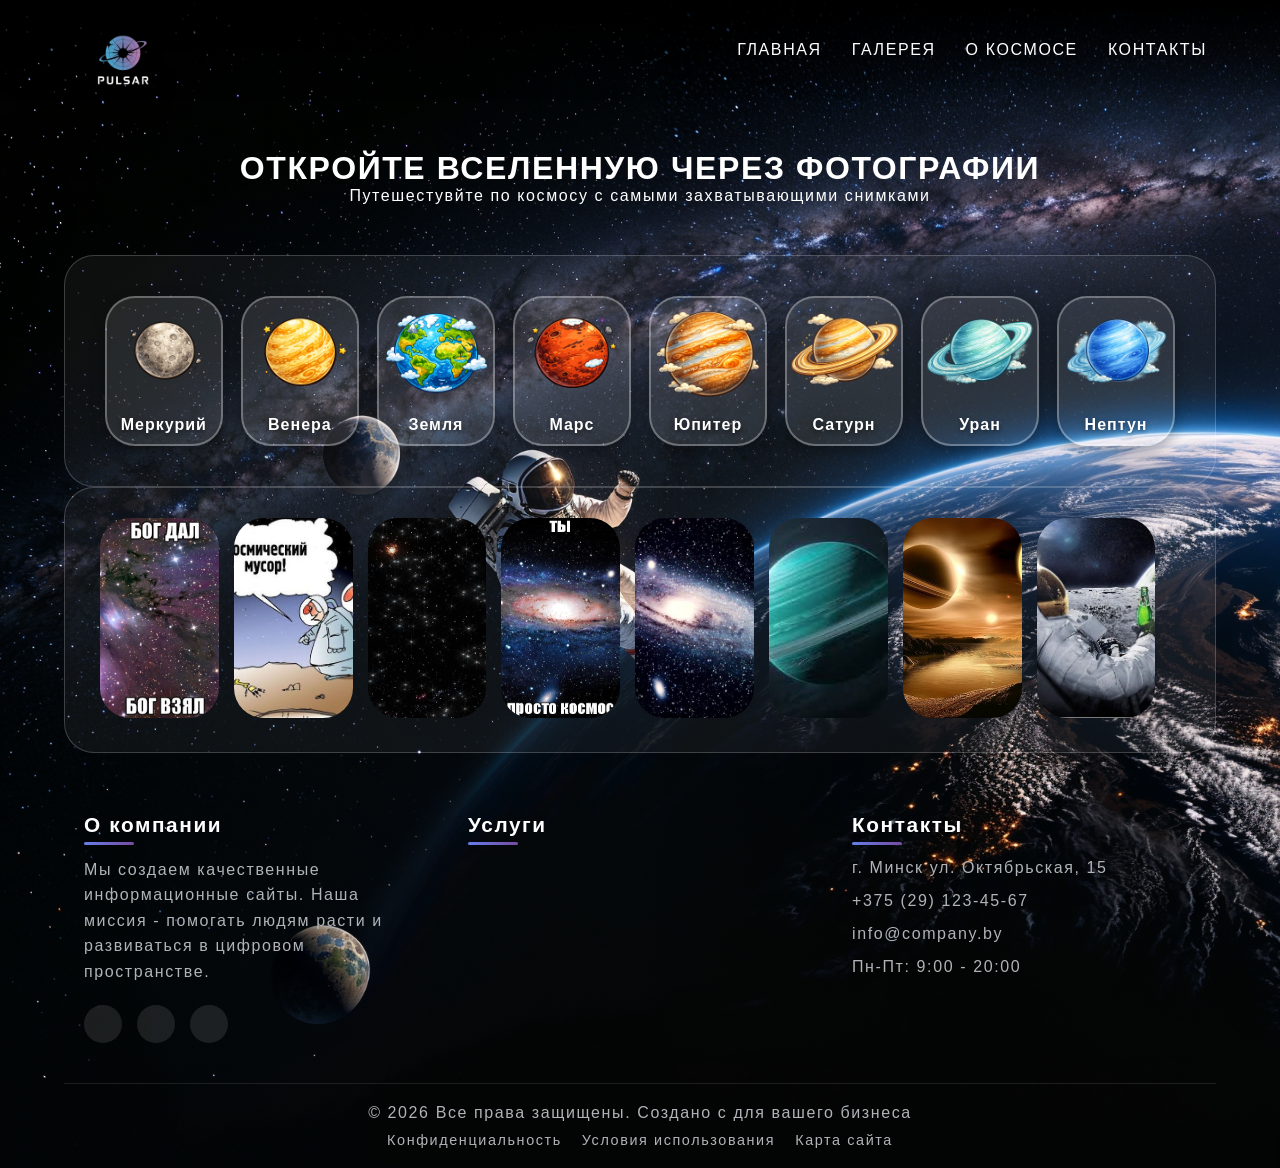
==== index.html @ 59e8e358 "Add files via upload" ====
<!doctype html>
<html lang="en">
  <head>
    <meta charset="UTF-8" />
    <meta name="viewport" content="width=device-width, initial-scale=1.0" />
    <link rel="stylesheet" href="./style.css" />
    <script src="./script.js" defer></script>
    <title>Pulsar</title>
  </head>

  <body>
    <div class="container">
    <header>
      <img src="/images/logo1.png" class="logo"/>
        <ul class="nav-bar">
          <li><a href="#" class="nav-items">ГЛАВНАЯ</a></li>
          <li><a href="#" class="nav-items">ГАЛЕРЕЯ</a></li>
          <li><a href="#" class="nav-items">О КОСМОСЕ</a></li>
          <li><a href="#" class="nav-items">КОНТАКТЫ</a></li>
        </ul>
    </header>
    <main>
      <div class="zagolovok">
        <h1 >ОТКРОЙТЕ ВСЕЛЕННУЮ ЧЕРЕЗ ФОТОГРАФИИ</h1>
        <p>Путешестувйте по космосу с самыми захватывающими снимками</p>
      </div>
      <div class="planets-container" id="planetsContainer">
       <div class="planets-row">
        <div class="planet-card"  data-planet="mercury">
          <div class="planet-img" id="planet-card">
            <img
              src="images/merkiruy.png"
              alt="merkiriy"
            />
          </div>
        <div class="planet-name">Меркурий</div>
       </div>
        <div class="planet-card" data-planet="venus">
          <div class="planet-img" id="planet-card1">
            <img
              src="images/venera.png"
              alt="venera"
            />
          </div>
          <div class="planet-name">Венера</div>
        </div>

        <div class="planet-card" data-planet="earth">
          <div class="planet-img" id="planet-card2">
            <img
              src="images/earth.png"
              alt="earth"
            />
          </div>
          <div class="planet-name">Земля</div>
        </div>

        <div class="planet-card" data-planet="mars">
          <div class="planet-img" id="planet-card3">
            <img
              src="images/mars.png"
              alt="mars"
            />
          </div>
          <div class="planet-name">Марс</div>
        </div>

        <div class="planet-card" data-planet="jupiter">
          <div class="planet-img" id="planet-card4">
            <img
              src="images/jupiter.png"
              alt="jupiter"
            />
          </div>
          <div class="planet-name">Юпитер</div>
        </div>

        <div class="planet-card" data-planet="saturn">
          <div class="planet-img" id="planet-card5">
            <img
              src="images/saturn.png"
              alt="saturns"
            />
          </div>
          <div class="planet-name">Сатурн</div>
        </div>

        <div class="planet-card" data-planet="uranus">
          <div class="planet-img" id="planet-card6">
            <img
              src="images/uranus.png"
              alt="uranus"
            />
          </div>
          <div class="planet-name">Уран</div>
        </div>

        <div class="planet-card" data-planet="neptune">
          <div class="planet-img" id="planet-card7">
            <img
              src="images/neptun.png"
              alt="neptun"
            />
          </div>
          <div class="planet-name">Нептун</div>
        </div>
      </div>
    </div>

<!-- <h1 class="zagolovok">ПОСЛЕДНИЕ ФОТОГАФИИ</h1> -->
    <div class="container-images" id="containerImages">
      <div class="images-row">
        <div class="images-card">
          <div class="front-image">
            <img
              src="images/img1.jpg"
              class="border"
            />
          </div>
        </div>

        <div class="images-card">
          <div class="front-image">
            <img
              src="images/img2.jpg"
              class="border"
            />
          </div>
        </div>

        <div class="images-card">
          <div class="front-image">
            <img
              src="images/img3.jpg"
              class="border"
            />
          </div>
        </div>

        <div class="images-card">
          <div class="front-image">
            <img
              src="images/img4.jpg"
              class="border"
            />
          </div>
        </div>

        <div class="images-card">
          <div class="front-image">
            <img
              src="images/img5.jpg"
              class="border"
            />
          </div>
        </div>

        <div class="images-card">
          <div class="front-image">
            <img
              src="images/PhotosFromUranus.jpg"
              class="border"
            />
          </div>
        </div>

        <div class="images-card">
          <div class="front-image">
            <img
              src="images/PhotosFromSaturn.jpg"
              class="border"
            />
          </div>
        </div>

        <div class="images-card">
          <div class="front-image">
            <img
              src="images/img6.png"
              class="border"
            />
          </div>
        </div>
      </div>
    </div>

    <div class="modal-overlay" id="modalOverlay">
      <div class="modal-content" id="modalContent">
        <div class="modal-header">
          <h2 id="Name">Название планеты</h2>
          <button class="close-btn" id="closeBtn">x</button>
        </div>
        <div class="modal-body">
          <div id="PlanetImg" class="planet-img"><img src="" width="90%"></div>
          <div class="planet-desc" id="PlanetDesc">
            <p id="desc">Описание планеты</p>
          </div>
        </div>
      </div>

      
    </main>
    <footer class="footer">
    <div class="footer-container">
        <div class="footer-section">
            <h3>О компании</h3>
            <p>Мы создаем качественные информационные сайты. Наша миссия - помогать людям расти и развиваться в цифровом пространстве.</p>
            <div class="social-links">
                <a href="#"><i class="facebook"></i></a>
                <a href="#"><i class="twitter"></i></a>
                <a href="#"><i class="instagram"></i></a>
            </div>
        </div>

        <div class="footer-section">
            <h3>Услуги</h3>
            <ul>
                <li><a href="#"></a></li>
                <li><a href="#"></a></li>
                <li><a href="#"></a></li>
                <li><a href="#"></a></li>
                <li><a href="#"></a></li>
            </ul>
        </div>
        
        <div class="footer-section">
            <h3>Контакты</h3>
            <ul class="contact-info">
                <li><i class="fas fa-map-marker-alt"></i> <span>г. Минск ул. Октябрьская, 15</span></li>
                <li><i class="fas fa-phone"></i> <span>+375 (29) 123-45-67</span></li>
                <li><i class="fas fa-envelope"></i> <span>info@company.by</span></li>
                <li><i class="fas fa-clock"></i> <span>Пн-Пт: 9:00 - 20:00</span></li>
            </ul>
        </div>
    </div>
    
    <div class="footer-bottom">
        <p>&copy; 2026 Все права защищены. Создано с <i class="fas fa-heart"></i> для вашего бизнеса</p>
        <div class="footer-links">
            <a href="#">Конфиденциальность</a>
            <a href="#">Условия использования</a>
            <a href="#">Карта сайта</a>
        </div>
    </div>
</footer>
     
<script src="script.js"></script>
 </body>

</html>
---- style.css ----
*{
    margin: 0px;
    padding: 0px;
    box-sizing: border-box;
    font-family:sans-serif;
    letter-spacing: 0.1rem;
}
img{
    max-width: 100%;
}
.container{
    width: 90%;
    margin: 0 auto;
}
body{
    background-image: url(./images/backgroundImg.jpg);
    background-repeat: no-repeat;
    background-size: cover;
}
.logo{
    height: 100px;
    padding-left: 5%;
}
header{
    position: fixed;
    top: 0;
    left: 0;
    background: linear-gradient(#000000, #00000000);
    height: 100px;
    display: flex;
    width: 100%;
    color: white;
    padding: 10px;
    justify-content: space-between;

}
.nav-bar{
    list-style: none;
    display: flex;
    justify-content: space-evenly;
    align-items: center;
    gap: 30px;
    padding-right: 5%;
}
.nav-bar :hover{
    color: #667eea;
}
.nav-items{
    text-decoration: none;
    color: white;
}
h1{
    color: white;
}
p{
    color: white;
}
main{
    padding-top: 150px;
}
.planets-container {
  background: rgba(255, 255, 255, 0.05);
  border: 1px solid rgba(255, 255, 255, 0.2);
  border-radius: 30px;
  padding: 30px 20px;
  cursor: grab;
}
.zagolovok{
    text-align: center;
    padding-bottom: 50px;
}
.planets-container:active {
  cursor: grabbing;
}
.planets-row {
  display: flex;
  justify-content: space-between;
  padding: 10px 20px;
}
.images-card{
    width: 11%;
    align-items: center;
}
.planet-card {
  display: inline-flex;
  flex-direction: column;
  align-items: center;
  background: rgba(255, 255, 255, 0.1);
  border: 2px solid rgba(255, 255, 255, 0.3);
  border-radius: 30px;
  width: 11%;
  cursor: pointer;
  box-shadow: 0 5px 15px rgba(0, 0, 0, 0.3);
}
.planet-card:active {
  transform: scale(0.95);
}
.planet-name {
  font-size: 16px;
  font-weight: bold;
  color: white;
  text-shadow: 0 2px 5px rgba(0, 0, 0, 0.5);
  letter-spacing: 1px;
  padding-bottom: 10px;
}


.container-images{
  background: rgba(255, 255, 255, 0.05);
  border: 1px solid rgba(255, 255, 255, 0.2);
  border-radius: 30px;
  padding: 30px 20px 30px 20px;
  cursor: grab;
}
.images-row{
  display: inline-flex;
  gap: 15px;
  padding: 0px 15px;
}
.front-image{
  display: block;
}
.border{
    border-radius: 30px;
    width: 200px;
    height: 200px;
    object-fit: cover;
}

.modal-overlay {
  position: fixed;
  display: none;
  top: 0;
  left: 0;
  width: 100%;
  height: 100%;
  background: rgba(0, 0, 0, 0.8);
  justify-content: center;
  align-items: center;
}
.modal-content {
  background-color:(#13182a);
  border-radius: 40px;
  padding: 30px;
  max-width: 400px;
  width: 90%;
  border: 2px solid #ffd966;
  box-shadow:
    0 0 30px rgba(255, 217, 102, 0.5);
  position: relative;
  animation: slideUp 0.4s ease;
  color: white;
}
.modal-header {
  display: flex;
  justify-content: space-between;
  align-items: center;
  margin-bottom: 20px;
  border-bottom: 1px solid rgba(255, 255, 255, 0.2);
  padding-bottom: 10px;
}
.modal-header h2 {
  font-size: 2rem;
  color: #ffd966;
  text-shadow: 0 0 10px rgba(255, 217, 102, 0.5);
  margin: 0;
}
.close-btn {
  background: none;
  border: none;
  color: #ffd966;
  font-size: 2rem;
  cursor: pointer;
  padding: 0 10px;
  transition: all 0.3s ease;
}
.close-btn:hover {
  transform: scale(1.2);
  color: #ffc107;
}
.modal-body {
  font-size: 1.2rem;
  line-height: 1.6;
  text-align: center;
}
.planet-desc{
  margin: 15px 0;
  color: #ddd;
}
.content {
    flex: 1;
    text-align: center;
    padding: 50px 20px;
    background: linear-gradient(135deg, #667eea 0%, #764ba2 100%);
    color: white;
}

.content h1 {
    font-size: 3rem;
    margin-bottom: 20px;
    animation: fadeInUp 0.8s ease;
}

.content p {
    font-size: 1.2rem;
    opacity: 0.9;
    animation: fadeInUp 0.8s ease 0.2s both;
}

.footer {
    color: #ffffff;
    padding-top: 60px;
    margin-top: auto;
}

.footer-container {
    max-width: 1200px;
    margin: 0 auto;
    padding: 0 20px;
    display: grid;
    grid-template-columns: repeat(auto-fit, minmax(250px, 1fr));
    gap: 40px;
    margin-bottom: 40px;
}

.footer-section h3 {
    font-size: 1.3rem;
    margin-bottom: 20px;
    position: relative;
    display: inline-block;
}

.footer-section h3::after {
    content: '';
    position: absolute;
    bottom: -8px;
    left: 0;
    width: 50px;
    height: 3px;
    background: linear-gradient(90deg, #667eea, #764ba2);
    border-radius: 2px;
}

.footer-section p {
    color: #b0b4b8;
    line-height: 1.6;
    margin-bottom: 20px;
}

.footer-section ul {
    list-style: none;
}

.footer-section ul li {
    margin-bottom: 12px;
}

.footer-section ul li a {
    color: #b0b4b8;
    text-decoration: none;
    transition: all 0.3s ease;
    display: inline-block;
}

.footer-section ul li a:hover {
    color: #667eea;
    /* transform: translateX(5px); */
}


.contact-info li {
    align-items: center;
    color: #b0b4b8;
}

.contact-info li i {
    width: 20px;
    font-size: 1.1rem;
}
.social-links {
    display: flex;
    gap: 15px;
    margin-top: 20px;
}

.social-links a {
    display: inline-flex;
    align-items: center;
    justify-content: center;
    width: 38px;
    height: 38px;
    background: rgba(255, 255, 255, 0.1);
    border-radius: 50%;
    color: #ffffff;
    text-decoration: none;
    transition: all 0.3s ease;
}

.social-links a:hover {
    background: #667eea;
    transform: translateY(-3px);
}

.footer-bottom {
    border-top: 1px solid rgba(255, 255, 255, 0.1);
    padding: 20px 0;
    text-align: center;
}

.footer-bottom p {
    color: #b0b4b8;
    margin-bottom: 10px;
}

.footer-bottom i.fa-heart {
    color: #ff4757;
    animation: heartbeat 1.5s ease infinite;
}

.footer-links {
    display: flex;
    justify-content: center;
    gap: 20px;
    flex-wrap: wrap;
}

.footer-links a {
    color: #b0b4b8;
    text-decoration: none;
    font-size: 0.9rem;
    transition: color 0.3s ease;
}

.footer-links a:hover {
    color: #667eea;
}


@media (max-width: 768px) {
    .footer-container {
        /* grid-template-columns: repeat(auto-fit, minmax(280px, 1fr)); */
        gap: 30px;
    }
    
    .footer-section {
        text-align: center;
    }
    
    .footer-section h3::after {
        left: 50%;
    }
    
    .contact-info li {
        justify-content: center;
    }
    
    .social-links {
        justify-content: center;
    }
    
    .footer-links {
        flex-direction: column;
        gap: 10px;
    }
    
    .content h1 {
        font-size: 2rem;
    }
}

@media (max-width: 480px) {
    .footer-container {
        padding: 0 15px;
    }
    
    .footer-section h3 {
        font-size: 1.1rem;
    }
    
    .footer-section p, 
    .footer-section ul li {
        font-size: 0.9rem;
    }
}
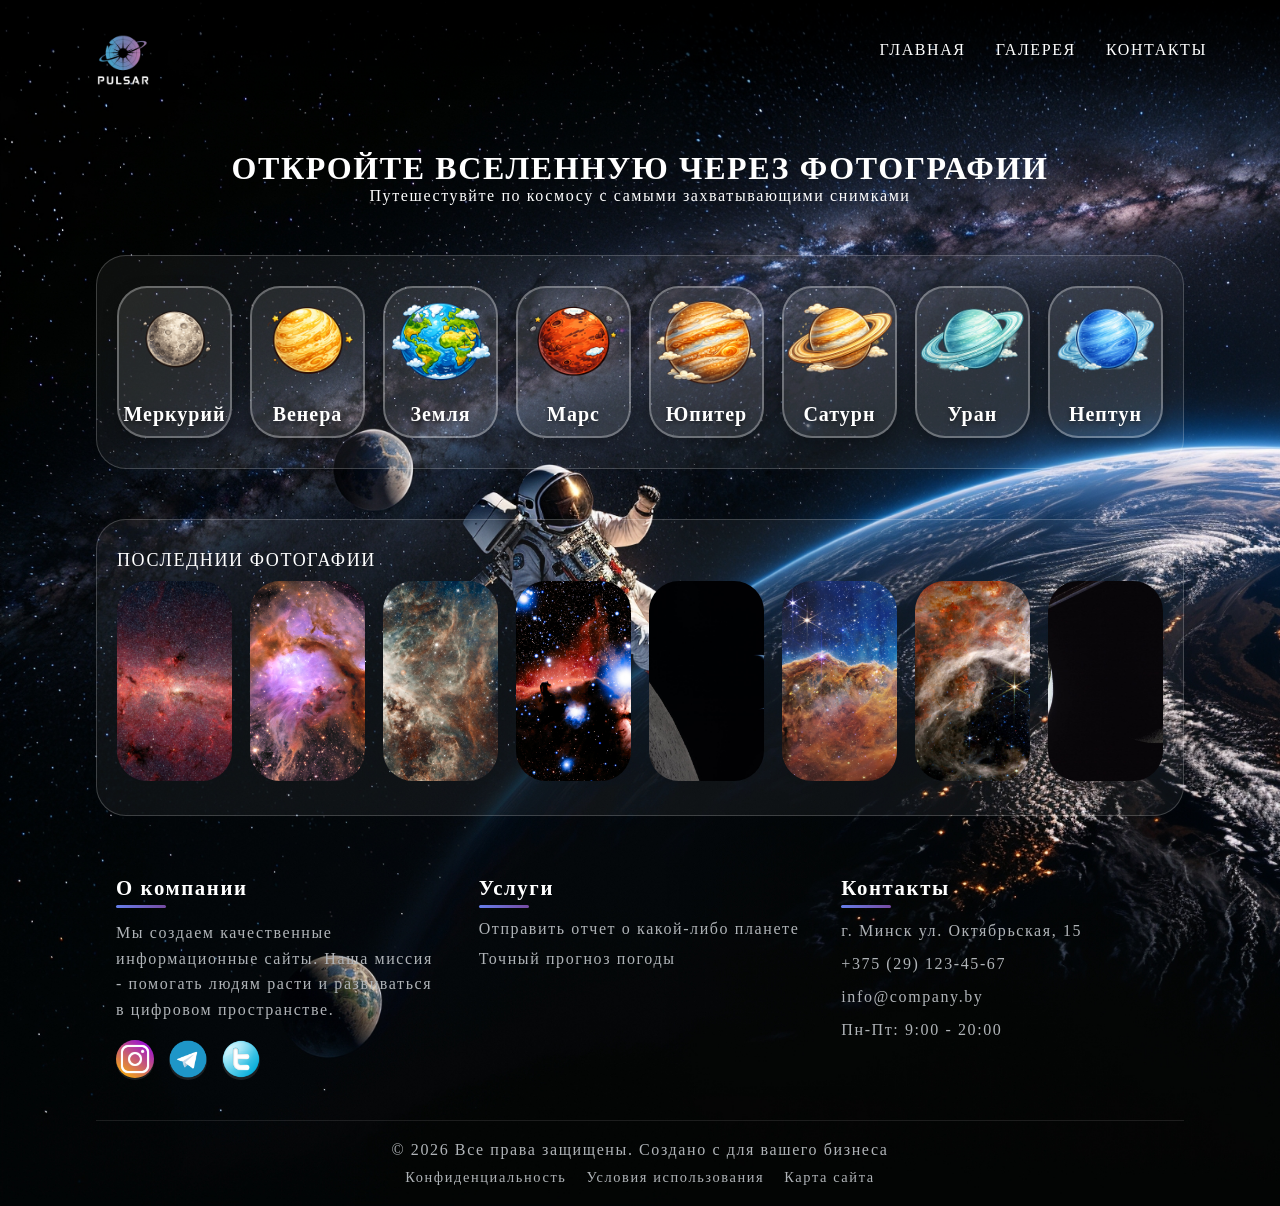
==== commit 77f24e34: "Add files via upload all new site update" ====
--- a/index.html
+++ b/index.html
@@ -1,250 +1,199 @@
 <!doctype html>
 <html lang="en">
-  <head>
-    <meta charset="UTF-8" />
-    <meta name="viewport" content="width=device-width, initial-scale=1.0" />
-    <link rel="stylesheet" href="./style.css" />
-    <script src="./script.js" defer></script>
-    <title>Pulsar</title>
-  </head>
 
-  <body>
-    <div class="container">
+<head>
+  <meta charset="UTF-8" />
+  <meta name="viewport" content="width=device-width, initial-scale=1.0" />
+  <link rel="stylesheet" href="./style.css" />
+  <script src="./script.js  " defer></script>
+  <title>Pulsar</title>
+</head>
+
+<body>
+  <div class="container">
     <header>
-      <img src="/images/logo1.png" class="logo"/>
-        <ul class="nav-bar">
-          <li><a href="#" class="nav-items">ГЛАВНАЯ</a></li>
-          <li><a href="#" class="nav-items">ГАЛЕРЕЯ</a></li>
-          <li><a href="#" class="nav-items">О КОСМОСЕ</a></li>
-          <li><a href="#" class="nav-items">КОНТАКТЫ</a></li>
-        </ul>
+      <img src="./images/logo1.png" class="logo" />
+      <ul class="nav-bar">
+        <li><a href="./index.html" class="nav-items">ГЛАВНАЯ</a></li>
+        <li><a href="./gallery/nasa-gallery.html" class="nav-items">ГАЛЕРЕЯ</a></li>
+        <li><a href="#contacts" class="nav-items">КОНТАКТЫ</a></li>
+      </ul>
     </header>
     <main>
       <div class="zagolovok">
-        <h1 >ОТКРОЙТЕ ВСЕЛЕННУЮ ЧЕРЕЗ ФОТОГРАФИИ</h1>
+        <h1>ОТКРОЙТЕ ВСЕЛЕННУЮ ЧЕРЕЗ ФОТОГРАФИИ</h1>
         <p>Путешестувйте по космосу с самыми захватывающими снимками</p>
       </div>
       <div class="planets-container" id="planetsContainer">
-       <div class="planets-row">
-        <div class="planet-card"  data-planet="mercury">
-          <div class="planet-img" id="planet-card">
-            <img
-              src="images/merkiruy.png"
-              alt="merkiriy"
-            />
+        <div class="planets-row">
+          <div class="planet-card" data-planet="mercury">
+            <div class="planet-img" id="planet-card">
+              <img src="images/merkiruy.png" alt="merkiriy" />
+            </div>
+            <div class="planet-name">Меркурий</div>
           </div>
-        <div class="planet-name">Меркурий</div>
-       </div>
-        <div class="planet-card" data-planet="venus">
-          <div class="planet-img" id="planet-card1">
-            <img
-              src="images/venera.png"
-              alt="venera"
-            />
+          <div class="planet-card" data-planet="venus">
+            <div class="planet-img" id="planet-card1">
+              <img src="images/venera.png" alt="venera" />
+            </div>
+            <div class="planet-name">Венера</div>
           </div>
-          <div class="planet-name">Венера</div>
-        </div>
 
-        <div class="planet-card" data-planet="earth">
-          <div class="planet-img" id="planet-card2">
-            <img
-              src="images/earth.png"
-              alt="earth"
-            />
+          <div class="planet-card" data-planet="earth">
+            <div class="planet-img" id="planet-card2">
+              <img src="images/earth.png" alt="earth" />
+            </div>
+            <div class="planet-name">Земля</div>
           </div>
-          <div class="planet-name">Земля</div>
-        </div>
 
-        <div class="planet-card" data-planet="mars">
-          <div class="planet-img" id="planet-card3">
-            <img
-              src="images/mars.png"
-              alt="mars"
-            />
+          <div class="planet-card" data-planet="mars">
+            <div class="planet-img" id="planet-card3">
+              <img src="images/mars.png" alt="mars" />
+            </div>
+            <div class="planet-name">Марс</div>
           </div>
-          <div class="planet-name">Марс</div>
-        </div>
 
-        <div class="planet-card" data-planet="jupiter">
-          <div class="planet-img" id="planet-card4">
-            <img
-              src="images/jupiter.png"
-              alt="jupiter"
-            />
+          <div class="planet-card" data-planet="jupiter">
+            <div class="planet-img" id="planet-card4">
+              <img src="images/jupiter.png" alt="jupiter" />
+            </div>
+            <div class="planet-name">Юпитер</div>
           </div>
-          <div class="planet-name">Юпитер</div>
-        </div>
 
-        <div class="planet-card" data-planet="saturn">
-          <div class="planet-img" id="planet-card5">
-            <img
-              src="images/saturn.png"
-              alt="saturns"
-            />
+          <div class="planet-card" data-planet="saturn">
+            <div class="planet-img" id="planet-card5">
+              <img src="images/saturn.png" alt="saturns" />
+            </div>
+            <div class="planet-name">Сатурн</div>
           </div>
-          <div class="planet-name">Сатурн</div>
-        </div>
 
-        <div class="planet-card" data-planet="uranus">
-          <div class="planet-img" id="planet-card6">
-            <img
-              src="images/uranus.png"
-              alt="uranus"
-            />
+          <div class="planet-card" data-planet="uranus">
+            <div class="planet-img" id="planet-card6">
+              <img src="images/uranus.png" alt="uranus" />
+            </div>
+            <div class="planet-name">Уран</div>
           </div>
-          <div class="planet-name">Уран</div>
-        </div>
 
-        <div class="planet-card" data-planet="neptune">
-          <div class="planet-img" id="planet-card7">
-            <img
-              src="images/neptun.png"
-              alt="neptun"
-            />
-          </div>
-          <div class="planet-name">Нептун</div>
-        </div>
-      </div>
-    </div>
-
-<!-- <h1 class="zagolovok">ПОСЛЕДНИЕ ФОТОГАФИИ</h1> -->
-    <div class="container-images" id="containerImages">
-      <div class="images-row">
-        <div class="images-card">
-          <div class="front-image">
-            <img
-              src="images/img1.jpg"
-              class="border"
-            />
-          </div>
-        </div>
-
-        <div class="images-card">
-          <div class="front-image">
-            <img
-              src="images/img2.jpg"
-              class="border"
-            />
-          </div>
-        </div>
-
-        <div class="images-card">
-          <div class="front-image">
-            <img
-              src="images/img3.jpg"
-              class="border"
-            />
-          </div>
-        </div>
-
-        <div class="images-card">
-          <div class="front-image">
-            <img
-              src="images/img4.jpg"
-              class="border"
-            />
-          </div>
-        </div>
-
-        <div class="images-card">
-          <div class="front-image">
-            <img
-              src="images/img5.jpg"
-              class="border"
-            />
-          </div>
-        </div>
-
-        <div class="images-card">
-          <div class="front-image">
-            <img
-              src="images/PhotosFromUranus.jpg"
-              class="border"
-            />
-          </div>
-        </div>
-
-        <div class="images-card">
-          <div class="front-image">
-            <img
-              src="images/PhotosFromSaturn.jpg"
-              class="border"
-            />
-          </div>
-        </div>
-
-        <div class="images-card">
-          <div class="front-image">
-            <img
-              src="images/img6.png"
-              class="border"
-            />
+          <div class="planet-card" data-planet="neptune">
+            <div class="planet-img" id="planet-card7">
+              <img src="images/neptun.png" alt="neptun" />
+            </div>
+            <div class="planet-name">Нептун</div>
           </div>
         </div>
       </div>
-    </div>
+      <div class="container-images" id="containerImages">
+        <p class="last1"><a href="./gallery/nasa-gallery.html" class="last">ПОСЛЕДНИИ ФОТОГАФИИ</a></p>
+        <div class="images-row">
+          <div class="images-card">
+            <div class="front-image">
+              <img src="./images/1.jpg" class="border" />
+            </div>
+          </div>
 
-    <div class="modal-overlay" id="modalOverlay">
-      <div class="modal-content" id="modalContent">
-        <div class="modal-header">
-          <h2 id="Name">Название планеты</h2>
-          <button class="close-btn" id="closeBtn">x</button>
-        </div>
-        <div class="modal-body">
-          <div id="PlanetImg" class="planet-img"><img src="" width="90%"></div>
-          <div class="planet-desc" id="PlanetDesc">
-            <p id="desc">Описание планеты</p>
+          <div class="images-card">
+            <div class="front-image">
+              <img src="./images/2.jpg" class="border" />
+            </div>
+          </div>
+
+          <div class="images-card">
+            <div class="front-image">
+              <img src="./images/3.jpg" class="border" />
+            </div>
+          </div>
+
+          <div class="images-card">
+            <div class="front-image">
+              <img src="./images/4.jpg" class="border" />
+            </div>
+          </div>
+
+          <div class="images-card">
+            <div class="front-image">
+              <img src="./images/5.jpg" class="border" />
+            </div>
+          </div>
+
+          <div class="images-card">
+            <div class="front-image">
+              <img src="./images/6.jpg" class="border" />
+            </div>
+          </div>
+
+          <div class="images-card">
+            <div class="front-image">
+              <img src="./images/7.jpg" class="border" />
+            </div>
+          </div>
+
+          <div class="images-card">
+            <div class="front-image">
+              <img src="./images/8.jpg" class="border" />
+            </div>
           </div>
         </div>
       </div>
 
-      
+      <div class="modal-overlay" id="modalOverlay">
+        <div class="modal-content" id="modalContent">
+          <div class="modal-header">
+            <h2 id="Name">Название планеты</h2>
+            <button class="close-btn" id="closeBtn">✕</button>
+          </div>
+          <div class="modal-body">
+            <div id="PlanetImg" class="planet-img"><img src="" width="90%"></div>
+            <div class="planet-desc" id="PlanetDesc">
+              <p id="desc">Описание планеты</p>
+            </div>
+          </div>
+        </div>
     </main>
     <footer class="footer">
-    <div class="footer-container">
+      <div class="footer-container">
         <div class="footer-section">
-            <h3>О компании</h3>
-            <p>Мы создаем качественные информационные сайты. Наша миссия - помогать людям расти и развиваться в цифровом пространстве.</p>
-            <div class="social-links">
-                <a href="#"><i class="facebook"></i></a>
-                <a href="#"><i class="twitter"></i></a>
-                <a href="#"><i class="instagram"></i></a>
-            </div>
+          <h3>О компании</h3>
+          <p>Мы создаем качественные информационные сайты. Наша миссия - помогать людям расти и развиваться в цифровом
+            пространстве.</p>
+          <div class="social-links">
+            <a href="#"><i><img src="./images/instagram-256x256.png" class="instagram"></i></a>
+            <a href="#"><i class="telegram"><img src="./images/telegram-256x256.png" alt=""></i></a>
+            <a href="#"><i class="twitter"><img src="./images/1303506232_social_twitter_button_blue-256x256.png"
+                  alt=""></i></a>
+          </div>
         </div>
 
         <div class="footer-section">
-            <h3>Услуги</h3>
-            <ul>
-                <li><a href="#"></a></li>
-                <li><a href="#"></a></li>
-                <li><a href="#"></a></li>
-                <li><a href="#"></a></li>
-                <li><a href="#"></a></li>
-            </ul>
+          <h3>Услуги</h3>
+          <ul>
+            <li><a href="#">Отправить отчет о какой-либо планете</a></li>
+            <li><a href="#">Точный прогноз погоды</a></li>
+            <li><a href="#"></a></li>
+            <li><a href="#"></a></li>
+            <li><a href="#"></a></li>
+          </ul>
         </div>
-        
+
         <div class="footer-section">
-            <h3>Контакты</h3>
-            <ul class="contact-info">
-                <li><i class="fas fa-map-marker-alt"></i> <span>г. Минск ул. Октябрьская, 15</span></li>
-                <li><i class="fas fa-phone"></i> <span>+375 (29) 123-45-67</span></li>
-                <li><i class="fas fa-envelope"></i> <span>info@company.by</span></li>
-                <li><i class="fas fa-clock"></i> <span>Пн-Пт: 9:00 - 20:00</span></li>
-            </ul>
+          <h3 id="contacts">Контакты</h3>
+          <ul class="contact-info">
+            <li><i class="fas fa-map-marker-alt"></i> <span>г. Минск ул. Октябрьская, 15</span></li>
+            <li><i class="fas fa-phone"></i> <span>+375 (29) 123-45-67</span></li>
+            <li><i class="fas fa-envelope"></i> <span>info@company.by</span></li>
+            <li><i class="fas fa-clock"></i> <span>Пн-Пт: 9:00 - 20:00</span></li>
+          </ul>
         </div>
-    </div>
-    
-    <div class="footer-bottom">
+      </div>
+
+      <div class="footer-bottom">
         <p>&copy; 2026 Все права защищены. Создано с <i class="fas fa-heart"></i> для вашего бизнеса</p>
         <div class="footer-links">
-            <a href="#">Конфиденциальность</a>
-            <a href="#">Условия использования</a>
-            <a href="#">Карта сайта</a>
+          <a href="#">Конфиденциальность</a>
+          <a href="#">Условия использования</a>
+          <a href="#">Карта сайта</a>
         </div>
-    </div>
-</footer>
-     
-<script src="script.js"></script>
- </body>
+      </div>
+    </footer>
+</body>
 
-</html>
+</html>
--- a/style.css
+++ b/style.css
@@ -1,89 +1,110 @@
-
-*{
-    margin: 0px;
-    padding: 0px;
-    box-sizing: border-box;
-    font-family:sans-serif;
-    letter-spacing: 0.1rem;
-}
-img{
-    max-width: 100%;
-}
-.container{
-    width: 90%;
-    margin: 0 auto;
-}
-body{
-    background-image: url(./images/backgroundImg.jpg);
-    background-repeat: no-repeat;
-    background-size: cover;
-}
-.logo{
-    height: 100px;
-    padding-left: 5%;
-}
-header{
-    position: fixed;
-    top: 0;
-    left: 0;
-    background: linear-gradient(#000000, #00000000);
-    height: 100px;
-    display: flex;
-    width: 100%;
-    color: white;
-    padding: 10px;
-    justify-content: space-between;
-
-}
-.nav-bar{
-    list-style: none;
-    display: flex;
-    justify-content: space-evenly;
-    align-items: center;
-    gap: 30px;
-    padding-right: 5%;
-}
-.nav-bar :hover{
-    color: #667eea;
-}
-.nav-items{
-    text-decoration: none;
-    color: white;
-}
-h1{
-    color: white;
-}
-p{
-    color: white;
-}
-main{
-    padding-top: 150px;
-}
+* {
+  margin: 0px;
+  padding: 0px;
+  box-sizing: border-box;
+  font-family: Calibri;
+  letter-spacing: 0.1rem;
+}
+
+html {
+  scroll-behavior: smooth;
+}
+
+img {
+  max-width: 100%;
+}
+
+.container {
+  width: 85%;
+  margin: 0 auto;
+}
+
+body {
+  background-image: url(./images/backgroundImg.jpg);
+  background-repeat: no-repeat;
+  background-size: cover;
+}
+
+.logo {
+  height: 100px;
+  padding-left: 5%;
+}
+
+header {
+  position: fixed;
+  top: 0;
+  left: 0;
+  background: linear-gradient(#000000, #00000000);
+  height: 100px;
+  display: flex;
+  width: 100%;
+  color: white;
+  padding: 10px;
+  justify-content: space-between;
+}
+
+.nav-bar {
+  list-style: none;
+  display: flex;
+  justify-content: space-evenly;
+  align-items: center;
+  gap: 30px;
+  margin-right: 5%;
+  transition: 150ms;
+}
+
+.nav-bar :hover {
+  color: #667eea;
+}
+
+.nav-items {
+  text-decoration: none;
+  color: white;
+}
+
+h1 {
+  color: white;
+}
+
+p {
+  color: white;
+}
+
+main {
+  margin-top: 150px;
+}
+
+.zagolovok {
+  text-align: center;
+  margin-bottom: 50px;
+}
+
 .planets-container {
   background: rgba(255, 255, 255, 0.05);
   border: 1px solid rgba(255, 255, 255, 0.2);
   border-radius: 30px;
   padding: 30px 20px;
-  cursor: grab;
-}
-.zagolovok{
-    text-align: center;
-    padding-bottom: 50px;
-}
-.planets-container:active {
-  cursor: grabbing;
-}
+  margin-bottom: 50px;
+}
+
 .planets-row {
   display: flex;
   justify-content: space-between;
-  padding: 10px 20px;
-}
-.images-card{
-    width: 11%;
-    align-items: center;
-}
+  align-items: center;
+}
+
+.images-card {
+  width: 11%;
+  cursor: pointer;
+  transition: 150ms;
+}
+
+.images-card:hover {
+  scale: 1.05;
+}
+
 .planet-card {
-  display: inline-flex;
+  display: flex;
   flex-direction: column;
   align-items: center;
   background: rgba(255, 255, 255, 0.1);
@@ -92,40 +113,61 @@
   width: 11%;
   cursor: pointer;
   box-shadow: 0 5px 15px rgba(0, 0, 0, 0.3);
-}
+  transition: 150ms;
+  padding-bottom: 10px;
+}
+
+.planet-card:hover {
+  scale: 1.03;
+  background: rgba(255, 255, 255, 0.256);
+}
+
 .planet-card:active {
-  transform: scale(0.95);
-}
+  scale: 0.99;
+}
+
 .planet-name {
-  font-size: 16px;
+  font-size: 20px;
   font-weight: bold;
   color: white;
   text-shadow: 0 2px 5px rgba(0, 0, 0, 0.5);
   letter-spacing: 1px;
-  padding-bottom: 10px;
-}
-
-
-.container-images{
+}
+
+.last {
+  text-decoration: none;
+  color: white;
+  margin-bottom: 10px;
+  transition: 150ms;
+}
+
+.last:hover {
+  color: #667eea;
+}
+
+.last1 {
+  margin-bottom: 10px;
+  font-size: 18px;
+}
+
+.container-images {
   background: rgba(255, 255, 255, 0.05);
   border: 1px solid rgba(255, 255, 255, 0.2);
   border-radius: 30px;
-  padding: 30px 20px 30px 20px;
-  cursor: grab;
-}
-.images-row{
-  display: inline-flex;
-  gap: 15px;
-  padding: 0px 15px;
-}
-.front-image{
-  display: block;
-}
-.border{
-    border-radius: 30px;
-    width: 200px;
-    height: 200px;
-    object-fit: cover;
+  padding: 30px 20px;
+}
+
+.images-row {
+  display: flex;
+  justify-content: space-between;
+}
+
+.border {
+  border-radius: 30px;
+  width: 200px;
+  height: 200px;
+  object-fit: cover;
+  background-repeat: no-repeat;
 }
 
 .modal-overlay {
@@ -135,251 +177,260 @@
   left: 0;
   width: 100%;
   height: 100%;
-  background: rgba(0, 0, 0, 0.8);
+  background: rgba(0, 0, 0, 0.905);
   justify-content: center;
   align-items: center;
-}
+  z-index: 9;
+}
+
 .modal-content {
-  background-color:(#13182a);
-  border-radius: 40px;
+  border-radius: 20px;
   padding: 30px;
   max-width: 400px;
-  width: 90%;
-  border: 2px solid #ffd966;
-  box-shadow:
-    0 0 30px rgba(255, 217, 102, 0.5);
+  border: 2px solid #2a2a4a;
+  box-shadow: 0 0 60px rgba(0, 6, 70, 0.5);
   position: relative;
   animation: slideUp 0.4s ease;
   color: white;
 }
+
 .modal-header {
   display: flex;
   justify-content: space-between;
   align-items: center;
   margin-bottom: 20px;
   border-bottom: 1px solid rgba(255, 255, 255, 0.2);
-  padding-bottom: 10px;
-}
+}
+
 .modal-header h2 {
   font-size: 2rem;
-  color: #ffd966;
-  text-shadow: 0 0 10px rgba(255, 217, 102, 0.5);
-  margin: 0;
-}
+  color: #4949a8;
+  text-shadow: 0 0 20px rgba(78, 75, 155, 0.5);
+}
+
 .close-btn {
   background: none;
   border: none;
-  color: #ffd966;
-  font-size: 2rem;
+  color: #4949a8;
+  font-size: 1.7rem;
   cursor: pointer;
-  padding: 0 10px;
   transition: all 0.3s ease;
 }
+
 .close-btn:hover {
-  transform: scale(1.2);
-  color: #ffc107;
-}
+  scale: 1.2;
+  color: #5959ca;
+}
+
 .modal-body {
   font-size: 1.2rem;
   line-height: 1.6;
   text-align: center;
 }
-.planet-desc{
-  margin: 15px 0;
+
+.planet-desc {
   color: #ddd;
 }
-.content {
-    flex: 1;
+
+.footer {
+  color: #ffffff;
+  padding-top: 60px;
+  margin-top: auto;
+}
+
+.footer-container {
+  max-width: 1200px;
+  margin: 0 auto;
+  padding: 0 20px;
+  display: grid;
+  grid-template-columns: repeat(auto-fit, minmax(250px, 1fr));
+  gap: 40px;
+  margin-bottom: 40px;
+}
+
+.footer-section h3 {
+  font-size: 1.3rem;
+  margin-bottom: 20px;
+  position: relative;
+  display: inline-block;
+}
+
+.footer-section h3::after {
+  content: "";
+  position: absolute;
+  bottom: -8px;
+  left: 0;
+  width: 50px;
+  height: 3px;
+  background: linear-gradient(90deg, #667eea, #764ba2);
+  border-radius: 2px;
+}
+
+.footer-section p {
+  color: #b0b4b8;
+  line-height: 1.6;
+  margin-bottom: 20px;
+}
+
+.footer-section ul {
+  list-style: none;
+}
+
+.footer-section ul li {
+  margin-bottom: 12px;
+}
+
+.footer-section ul li a {
+  color: #b0b4b8;
+  text-decoration: none;
+  transition: all 0.3s ease;
+  display: inline-block;
+}
+
+.footer-section ul li a:hover {
+  color: #667eea;
+}
+
+.instagram {
+  border-radius: 50px;
+}
+
+.contact-info li {
+  align-items: center;
+  color: #b0b4b8;
+}
+
+.contact-info li i {
+  width: 20px;
+  font-size: 1.1rem;
+}
+
+.social-links {
+  display: flex;
+  gap: 15px;
+  margin-top: 20px;
+}
+
+.social-links a {
+  display: inline-flex;
+  align-items: center;
+  justify-content: center;
+  width: 38px;
+  height: 38px;
+  background: rgba(255, 255, 255, 0.1);
+  border-radius: 50%;
+  color: #ffffff;
+  text-decoration: none;
+  transition: all 0.3s ease;
+}
+
+.social-links a:hover {
+  background: #667eea;
+  transform: translateY(-3px);
+}
+
+.footer-bottom {
+  border-top: 1px solid rgba(255, 255, 255, 0.1);
+  padding: 20px 0;
+  text-align: center;
+}
+
+.footer-bottom p {
+  color: #b0b4b8;
+  margin-bottom: 10px;
+}
+
+.footer-bottom i.fa-heart {
+  color: #ff4757;
+  animation: heartbeat 1.5s ease infinite;
+}
+
+.footer-links {
+  display: flex;
+  justify-content: center;
+  gap: 20px;
+  flex-wrap: wrap;
+}
+
+.footer-links a {
+  color: #b0b4b8;
+  text-decoration: none;
+  font-size: 0.9rem;
+  transition: color 0.3s ease;
+}
+
+.footer-links a:hover {
+  color: #667eea;
+}
+
+@media (max-width: 1700px) {}
+
+@media (max-width: 1200px) {
+  .planets-container {
+    padding: 15px 10px;
+  }
+}
+
+@media (max-width: 800px) {
+  .last {
+    font-size: 10px;
+  }
+
+  .footer-container {
+    gap: 30px;
+  }
+
+  .planet-name {
+    font-size: 10px;
+  }
+
+  .border {
+    height: 100px;
+    width: 100px;
+    border-radius: 15px;
+  }
+
+  .container-images {
+    padding: 15px 10px;
+  }
+
+  .planets-container {
+    padding: 7.5px 5px;
+  }
+
+  .footer-section {
     text-align: center;
-    padding: 50px 20px;
-    background: linear-gradient(135deg, #667eea 0%, #764ba2 100%);
-    color: white;
-}
-
-.content h1 {
-    font-size: 3rem;
-    margin-bottom: 20px;
-    animation: fadeInUp 0.8s ease;
-}
-
-.content p {
-    font-size: 1.2rem;
-    opacity: 0.9;
-    animation: fadeInUp 0.8s ease 0.2s both;
-}
-
-.footer {
-    color: #ffffff;
-    padding-top: 60px;
-    margin-top: auto;
-}
-
-.footer-container {
-    max-width: 1200px;
-    margin: 0 auto;
-    padding: 0 20px;
-    display: grid;
-    grid-template-columns: repeat(auto-fit, minmax(250px, 1fr));
-    gap: 40px;
-    margin-bottom: 40px;
-}
-
-.footer-section h3 {
-    font-size: 1.3rem;
-    margin-bottom: 20px;
-    position: relative;
-    display: inline-block;
-}
-
-.footer-section h3::after {
-    content: '';
-    position: absolute;
-    bottom: -8px;
-    left: 0;
-    width: 50px;
-    height: 3px;
-    background: linear-gradient(90deg, #667eea, #764ba2);
-    border-radius: 2px;
-}
-
-.footer-section p {
-    color: #b0b4b8;
-    line-height: 1.6;
-    margin-bottom: 20px;
-}
-
-.footer-section ul {
-    list-style: none;
-}
-
-.footer-section ul li {
-    margin-bottom: 12px;
-}
-
-.footer-section ul li a {
-    color: #b0b4b8;
-    text-decoration: none;
-    transition: all 0.3s ease;
-    display: inline-block;
-}
-
-.footer-section ul li a:hover {
-    color: #667eea;
-    /* transform: translateX(5px); */
-}
-
-
-.contact-info li {
-    align-items: center;
-    color: #b0b4b8;
-}
-
-.contact-info li i {
-    width: 20px;
+  }
+
+  .contact-info li {
+    justify-content: center;
+  }
+
+  .social-links {
+    justify-content: center;
+  }
+
+  .footer-links {
+    flex-direction: column;
+    gap: 10px;
+  }
+
+  .content h1 {
+    font-size: 2rem;
+  }
+}
+
+@media (max-width: 480px) {
+  .footer-container {
+    padding: 0 15px;
+  }
+
+  .footer-section h3 {
     font-size: 1.1rem;
-}
-.social-links {
-    display: flex;
-    gap: 15px;
-    margin-top: 20px;
-}
-
-.social-links a {
-    display: inline-flex;
-    align-items: center;
-    justify-content: center;
-    width: 38px;
-    height: 38px;
-    background: rgba(255, 255, 255, 0.1);
-    border-radius: 50%;
-    color: #ffffff;
-    text-decoration: none;
-    transition: all 0.3s ease;
-}
-
-.social-links a:hover {
-    background: #667eea;
-    transform: translateY(-3px);
-}
-
-.footer-bottom {
-    border-top: 1px solid rgba(255, 255, 255, 0.1);
-    padding: 20px 0;
-    text-align: center;
-}
-
-.footer-bottom p {
-    color: #b0b4b8;
-    margin-bottom: 10px;
-}
-
-.footer-bottom i.fa-heart {
-    color: #ff4757;
-    animation: heartbeat 1.5s ease infinite;
-}
-
-.footer-links {
-    display: flex;
-    justify-content: center;
-    gap: 20px;
-    flex-wrap: wrap;
-}
-
-.footer-links a {
-    color: #b0b4b8;
-    text-decoration: none;
+  }
+
+  .footer-section p,
+  .footer-section ul li {
     font-size: 0.9rem;
-    transition: color 0.3s ease;
-}
-
-.footer-links a:hover {
-    color: #667eea;
-}
-
-
-@media (max-width: 768px) {
-    .footer-container {
-        /* grid-template-columns: repeat(auto-fit, minmax(280px, 1fr)); */
-        gap: 30px;
-    }
-    
-    .footer-section {
-        text-align: center;
-    }
-    
-    .footer-section h3::after {
-        left: 50%;
-    }
-    
-    .contact-info li {
-        justify-content: center;
-    }
-    
-    .social-links {
-        justify-content: center;
-    }
-    
-    .footer-links {
-        flex-direction: column;
-        gap: 10px;
-    }
-    
-    .content h1 {
-        font-size: 2rem;
-    }
-}
-
-@media (max-width: 480px) {
-    .footer-container {
-        padding: 0 15px;
-    }
-    
-    .footer-section h3 {
-        font-size: 1.1rem;
-    }
-    
-    .footer-section p, 
-    .footer-section ul li {
-        font-size: 0.9rem;
-    }
+  }
 }
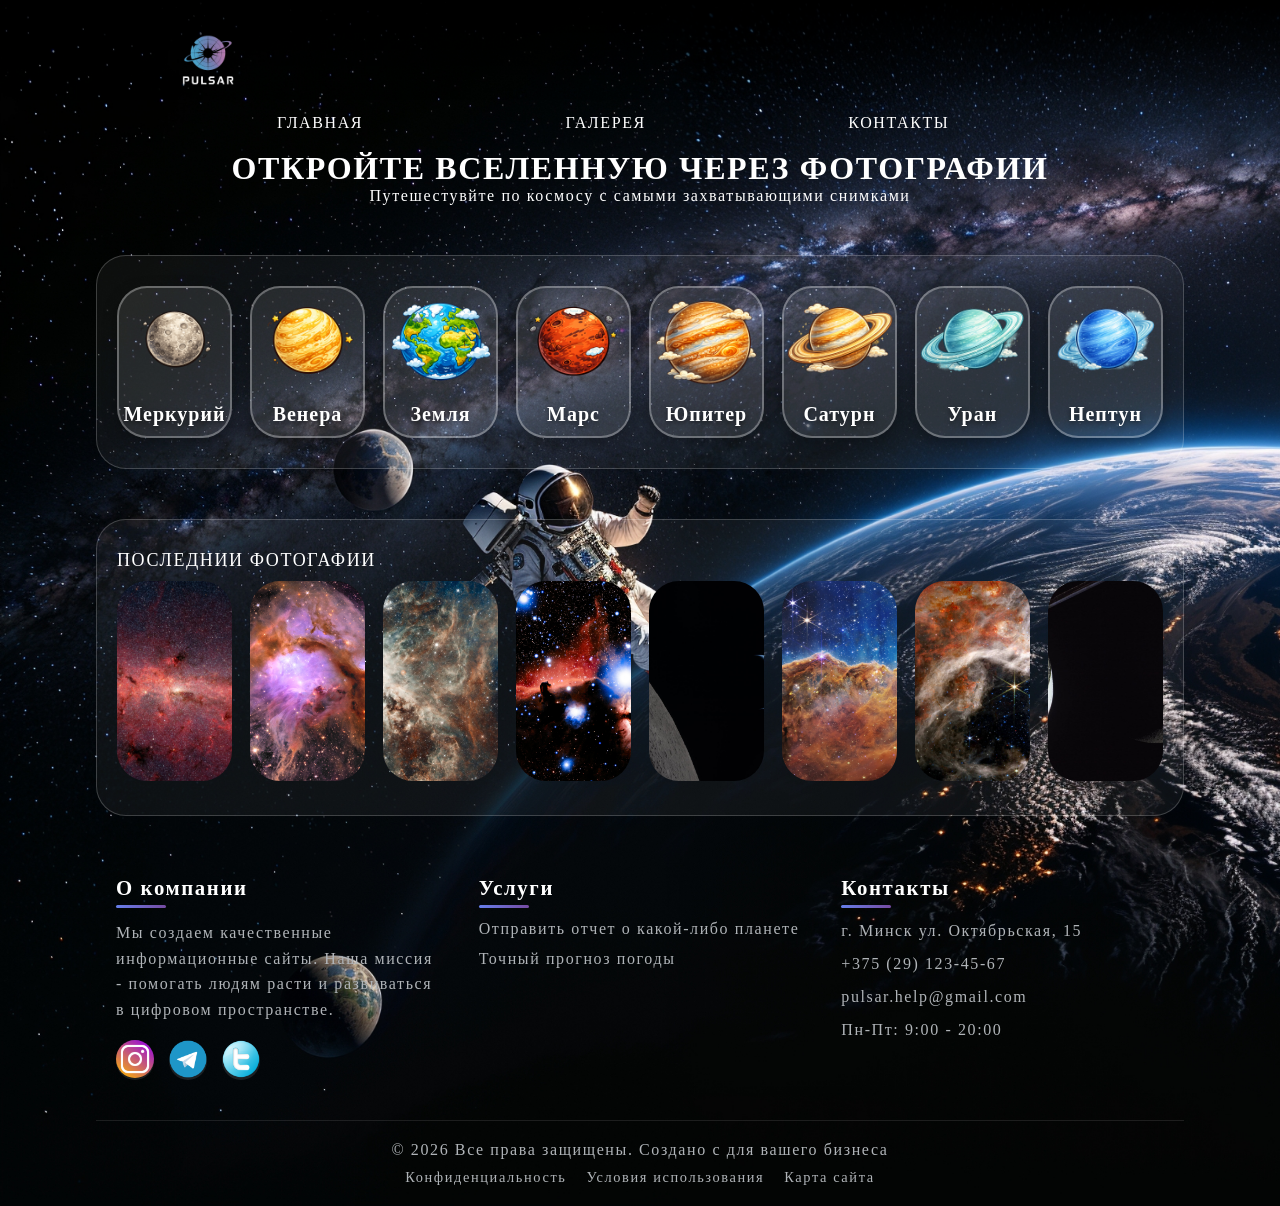
==== commit 551c5b2b: "Update index.html" ====
--- a/index.html
+++ b/index.html
@@ -12,12 +12,15 @@
 <body>
   <div class="container">
     <header>
-      <img src="./images/logo1.png" class="logo" />
+      <div class="container">
+      <a href="/"><img src="./images/logo1.png" class="logo" /></a>
+      
       <ul class="nav-bar">
         <li><a href="./index.html" class="nav-items">ГЛАВНАЯ</a></li>
         <li><a href="./gallery/nasa-gallery.html" class="nav-items">ГАЛЕРЕЯ</a></li>
         <li><a href="#contacts" class="nav-items">КОНТАКТЫ</a></li>
       </ul>
+      </div>
     </header>
     <main>
       <div class="zagolovok">
@@ -28,7 +31,7 @@
         <div class="planets-row">
           <div class="planet-card" data-planet="mercury">
             <div class="planet-img" id="planet-card">
-              <img src="images/merkiruy.png" alt="merkiriy" />
+              <img src="images/merkiruy.png" alt="merkiriy"/>
             </div>
             <div class="planet-name">Меркурий</div>
           </div>
@@ -156,9 +159,9 @@
           <p>Мы создаем качественные информационные сайты. Наша миссия - помогать людям расти и развиваться в цифровом
             пространстве.</p>
           <div class="social-links">
-            <a href="#"><i><img src="./images/instagram-256x256.png" class="instagram"></i></a>
-            <a href="#"><i class="telegram"><img src="./images/telegram-256x256.png" alt=""></i></a>
-            <a href="#"><i class="twitter"><img src="./images/1303506232_social_twitter_button_blue-256x256.png"
+            <a href="https://www.instagram.com/projectpullsar?igsh=MTVreGo3YnMzYXZjOQ%3D%3D&utm_source=qr"><i><img src="./images/instagram-256x256.png" class="instagram"></i></a>
+            <a href="https://t.me/pulsar1231"><i class="telegram"><img src="./images/telegram-256x256.png" alt=""></i></a>
+            <a href="https://x.com/pulsarzxc?s=21"><i class="twitter"><img src="./images/1303506232_social_twitter_button_blue-256x256.png"
                   alt=""></i></a>
           </div>
         </div>
@@ -179,7 +182,7 @@
           <ul class="contact-info">
             <li><i class="fas fa-map-marker-alt"></i> <span>г. Минск ул. Октябрьская, 15</span></li>
             <li><i class="fas fa-phone"></i> <span>+375 (29) 123-45-67</span></li>
-            <li><i class="fas fa-envelope"></i> <span>info@company.by</span></li>
+            <li><i class="fas fa-envelope"></i> <span>pulsar.help@gmail.com</span></li>
             <li><i class="fas fa-clock"></i> <span>Пн-Пт: 9:00 - 20:00</span></li>
           </ul>
         </div>
@@ -192,8 +195,8 @@
           <a href="#">Условия использования</a>
           <a href="#">Карта сайта</a>
         </div>
-      </div>
-    </footer>
+      </footer>
+    </div>
 </body>
 
-</html>+</html>
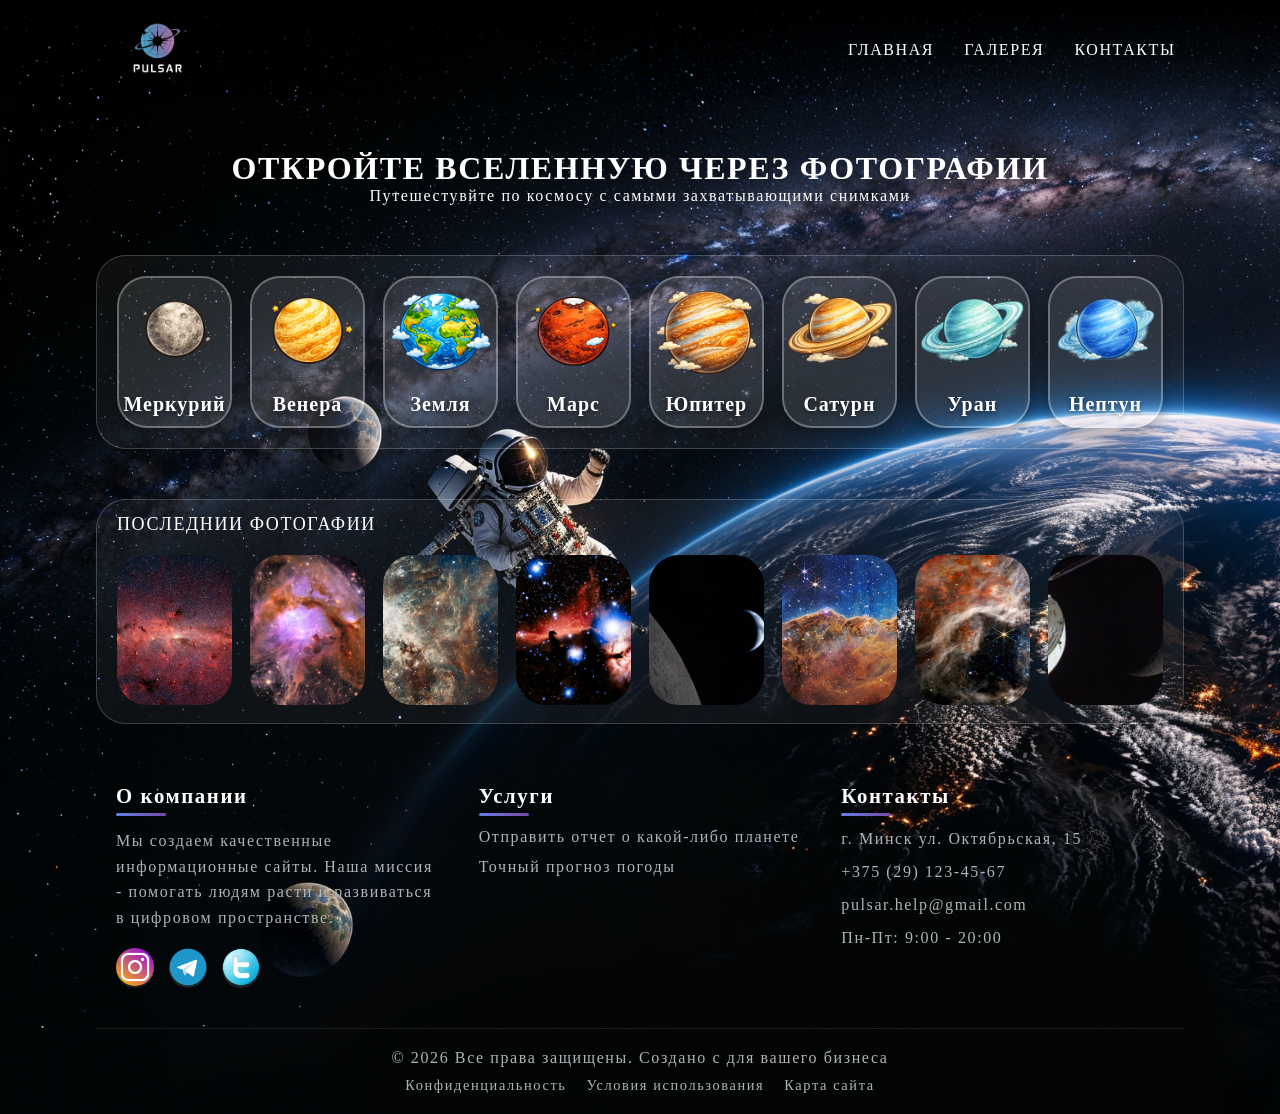
==== commit c017e568: "Update index.html" ====
--- a/index.html
+++ b/index.html
@@ -171,9 +171,6 @@
           <ul>
             <li><a href="#">Отправить отчет о какой-либо планете</a></li>
             <li><a href="#">Точный прогноз погоды</a></li>
-            <li><a href="#"></a></li>
-            <li><a href="#"></a></li>
-            <li><a href="#"></a></li>
           </ul>
         </div>
 
--- a/style.css
+++ b/style.css
@@ -18,6 +18,11 @@
   width: 85%;
   margin: 0 auto;
 }
+header .container{
+display: flex;
+justify-content: space-between;
+align-items: center
+}
 
 body {
   background-image: url(./images/backgroundImg.jpg);
@@ -41,6 +46,7 @@
   color: white;
   padding: 10px;
   justify-content: space-between;
+  z-index: 9;
 }
 
 .nav-bar {
@@ -49,7 +55,7 @@
   justify-content: space-evenly;
   align-items: center;
   gap: 30px;
-  margin-right: 5%;
+  /* margin-right: 7.5%; */
   transition: 150ms;
 }
 
@@ -83,7 +89,7 @@
   background: rgba(255, 255, 255, 0.05);
   border: 1px solid rgba(255, 255, 255, 0.2);
   border-radius: 30px;
-  padding: 30px 20px;
+  padding: 20px 20px;
   margin-bottom: 50px;
 }
 
@@ -154,7 +160,7 @@
   background: rgba(255, 255, 255, 0.05);
   border: 1px solid rgba(255, 255, 255, 0.2);
   border-radius: 30px;
-  padding: 30px 20px;
+  padding: 14px 20px;
 }
 
 .images-row {
@@ -216,6 +222,10 @@
   cursor: pointer;
   transition: all 0.3s ease;
 }
+a {
+    display: inline-block;
+}
+
 
 .close-btn:hover {
   scale: 1.2;
@@ -363,14 +373,28 @@
   color: #667eea;
 }
 
-@media (max-width: 1700px) {}
+@media (max-width: 1500px){
+  .border {
+  border-radius: 30px;
+  width: 150px;
+  height: 150px;
+}
+}
 
 @media (max-width: 1200px) {
   .planets-container {
     padding: 15px 10px;
   }
 }
-
+@media (max-width: 1000px) {
+  .border {
+    width: 125px; 
+    height: 125px;
+  }
+  .last {
+    font-size: 5px;
+  }
+}
 @media (max-width: 800px) {
   .last {
     font-size: 10px;
@@ -401,6 +425,18 @@
   .footer-section {
     text-align: center;
   }
+  .planet-card {
+    border-radius: 15px;
+  }
+  .planets-container{
+    border-radius: 15px;
+  }
+  .images-card{
+    border-radius: 15px;
+  }
+  .container-images{
+    border-radius: 15px;
+  }
 
   .contact-info li {
     justify-content: center;
@@ -433,4 +469,8 @@
   .footer-section ul li {
     font-size: 0.9rem;
   }
-}+  .border{
+    width: 75px;
+    height: 75px;
+  }
+}
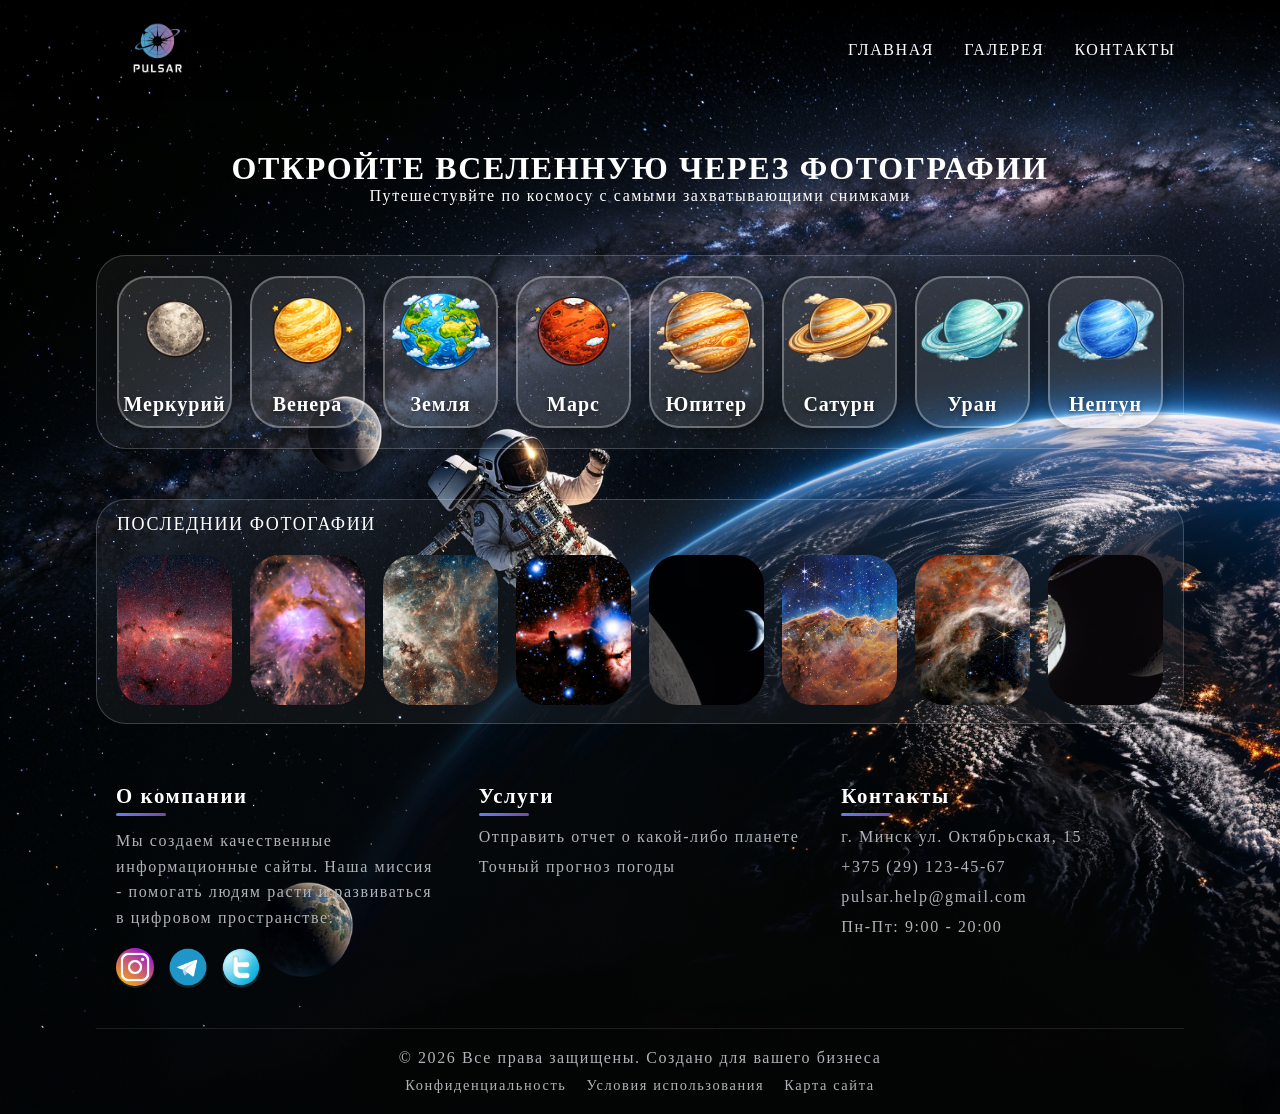
==== commit ff8f2a80: "Update index.html" ====
--- a/index.html
+++ b/index.html
@@ -13,7 +13,7 @@
   <div class="container">
     <header>
       <div class="container">
-      <a href="/"><img src="./images/logo1.png" class="logo" /></a>
+      <a href="./index.html"><img src="./images/logo1.png" class="logo" /></a>
       
       <ul class="nav-bar">
         <li><a href="./index.html" class="nav-items">ГЛАВНАЯ</a></li>
@@ -177,16 +177,16 @@
         <div class="footer-section">
           <h3 id="contacts">Контакты</h3>
           <ul class="contact-info">
-            <li><i class="fas fa-map-marker-alt"></i> <span>г. Минск ул. Октябрьская, 15</span></li>
-            <li><i class="fas fa-phone"></i> <span>+375 (29) 123-45-67</span></li>
-            <li><i class="fas fa-envelope"></i> <span>pulsar.help@gmail.com</span></li>
-            <li><i class="fas fa-clock"></i> <span>Пн-Пт: 9:00 - 20:00</span></li>
+            <li><span>г. Минск ул. Октябрьская, 15</span></li>
+            <li><span>+375 (29) 123-45-67</span></li>
+            <li><span>pulsar.help@gmail.com</span></li>
+            <li><span>Пн-Пт: 9:00 - 20:00</span></li>
           </ul>
         </div>
       </div>
 
       <div class="footer-bottom">
-        <p>&copy; 2026 Все права защищены. Создано с <i class="fas fa-heart"></i> для вашего бизнеса</p>
+        <p>&copy; 2026 Все права защищены. Создано для вашего бизнеса</p>
         <div class="footer-links">
           <a href="#">Конфиденциальность</a>
           <a href="#">Условия использования</a>
